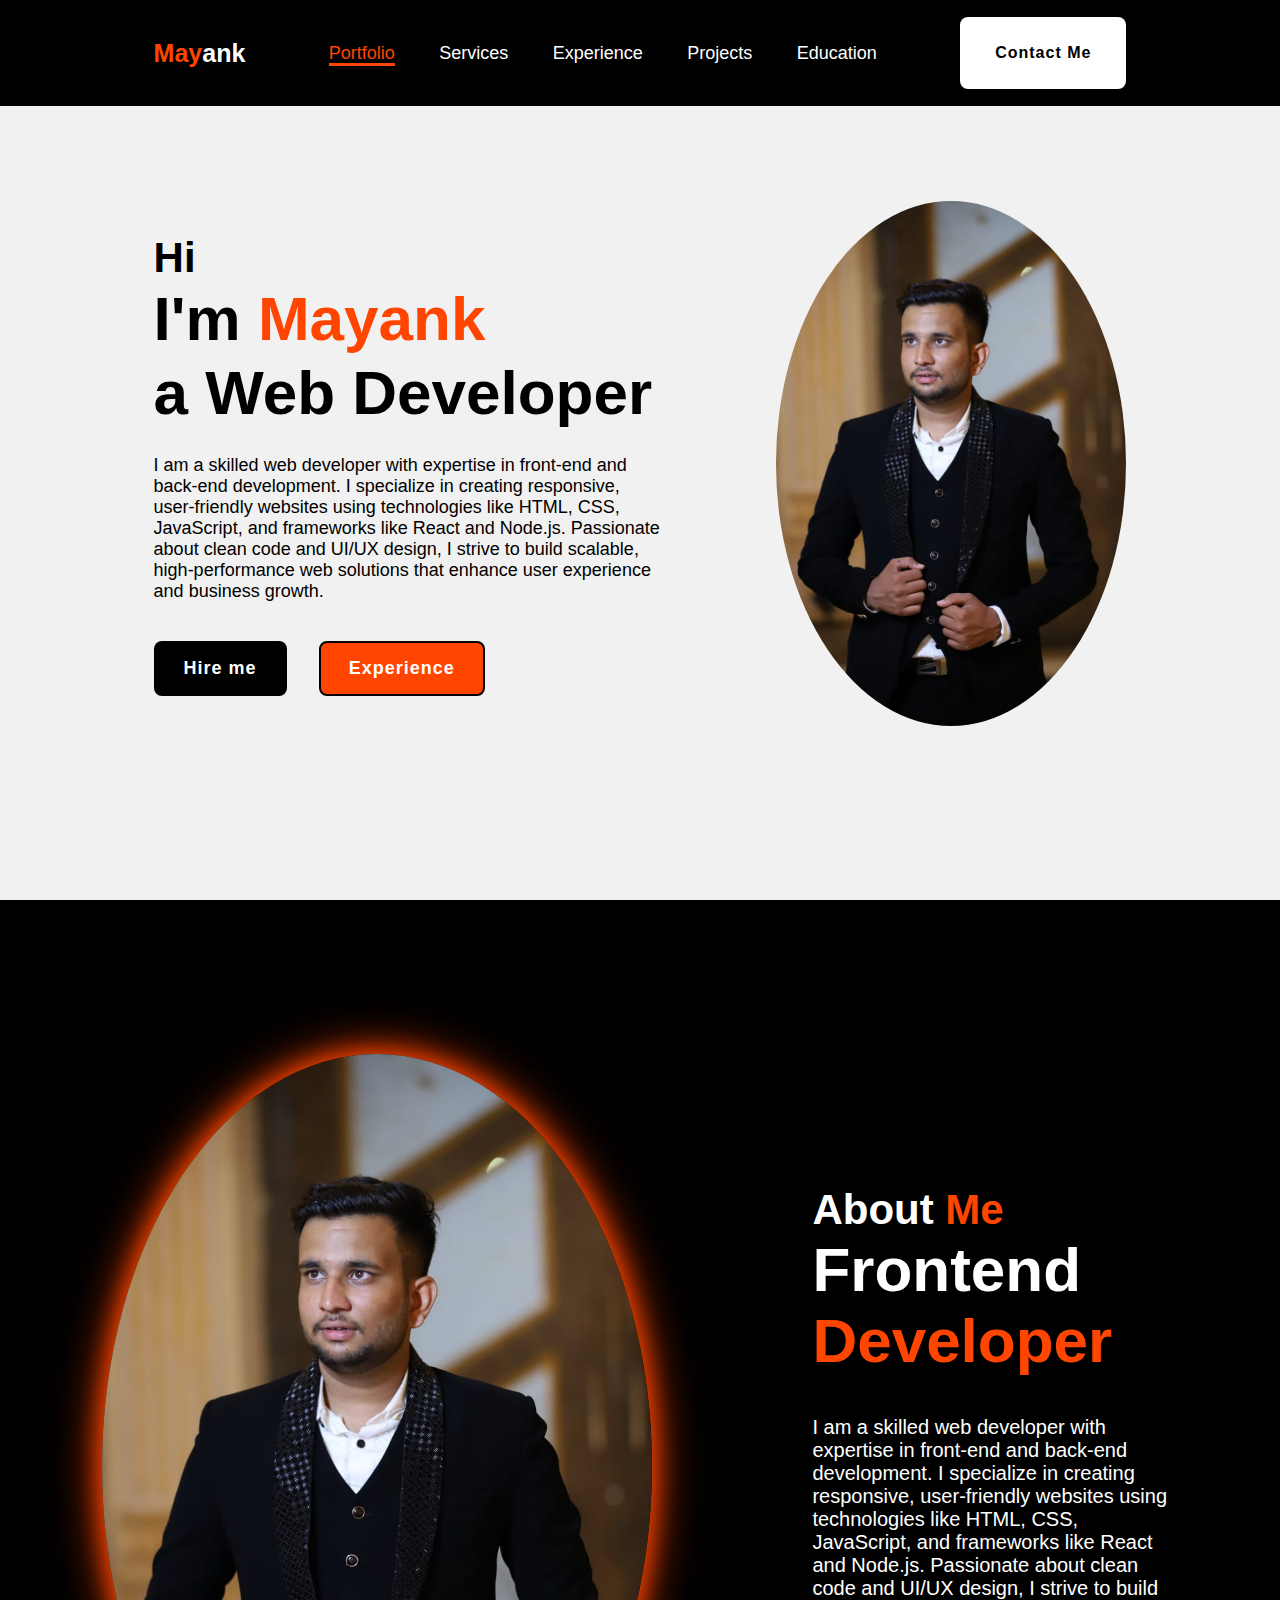
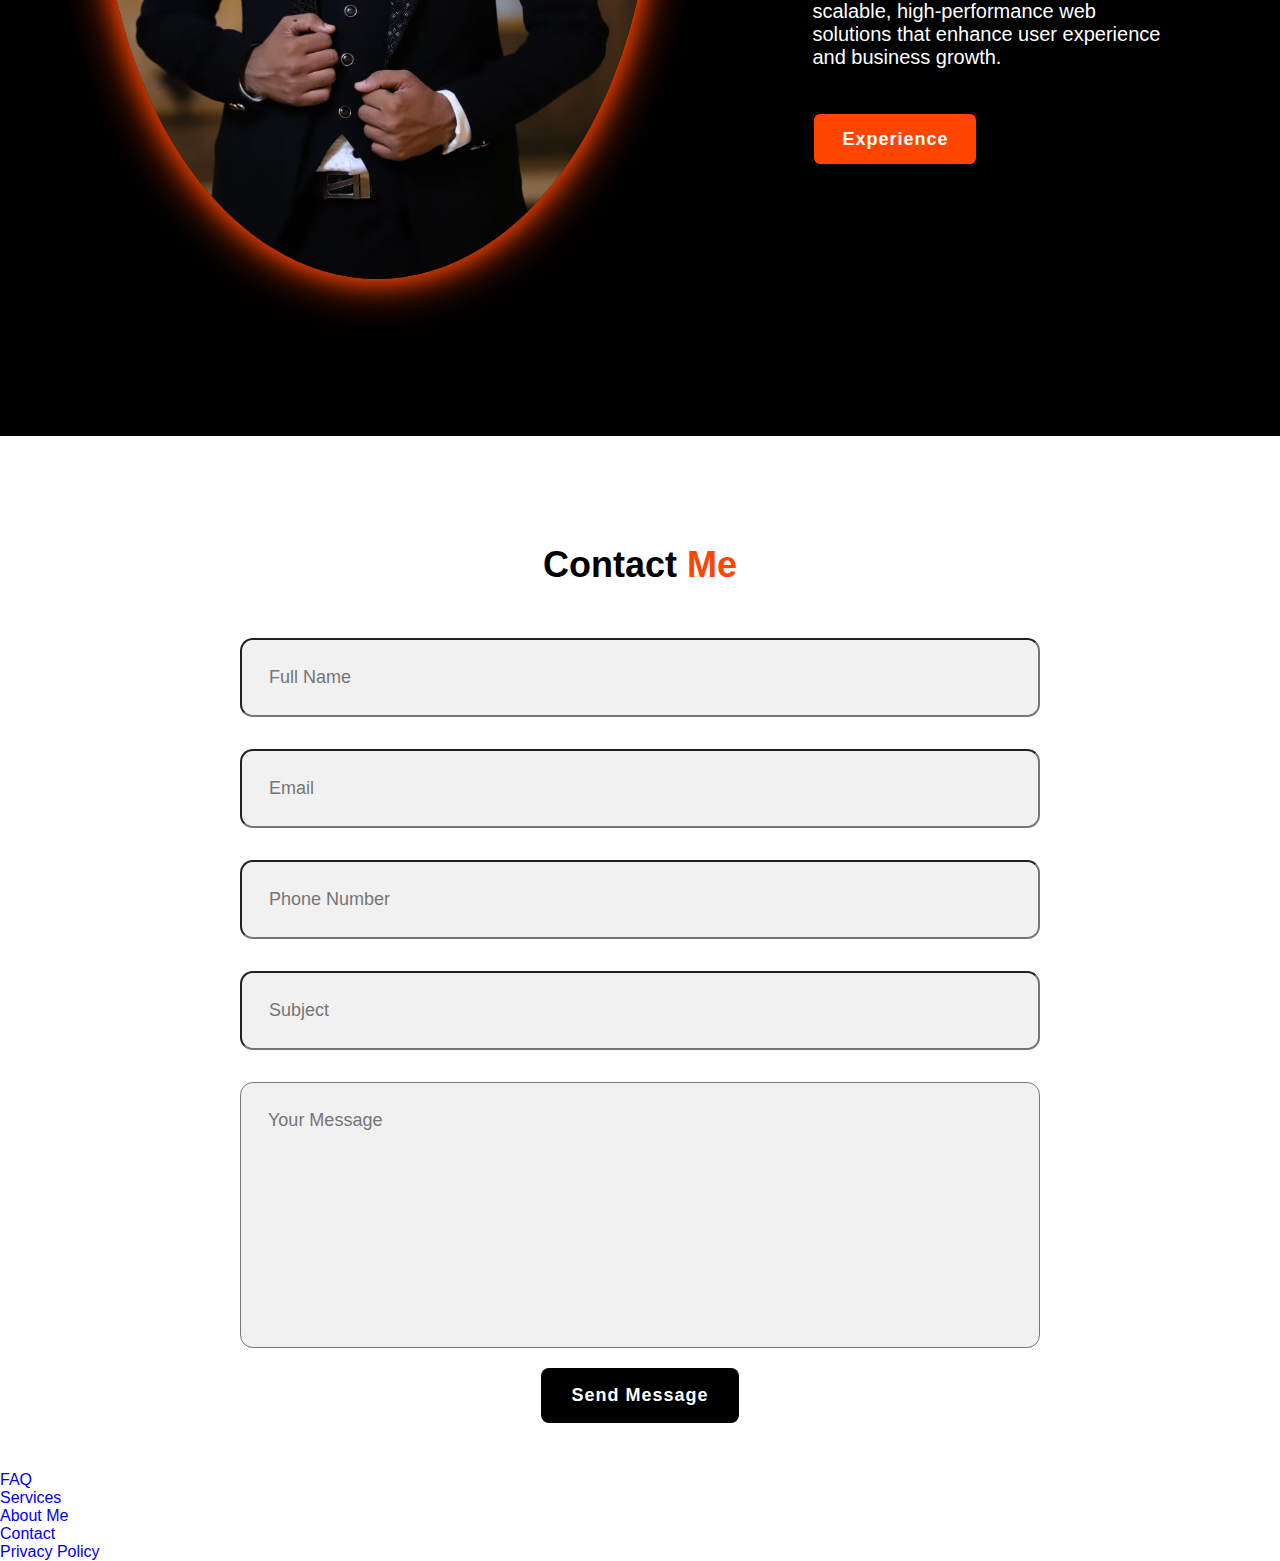
==== index.html @ a833d4be "Add files via upload" ====
<!DOCTYPE html>
<html lang="en">
<head>
    <meta charset="UTF-8">
    <meta name="viewport" content="width=device-width, initial-scale=1.0">
    <title>My portfolio website</title>
    <link rel="stylesheet" href="style.css">
</head>
<body>
    <header class="header">
        <a href="#" class="icon"> <span>May</span>ank</a>
        <nav class="navbar">
            <a href="#" class="active">Portfolio</a>
            <a href="#">Services</a>
            <a href="#">Experience</a>
            <a href="#">Projects</a>
            <a href="#">Education</a>

        </nav>
        <a href="#" class="contact">Contact Me</a>
    </header>

   
    <section class="home">
        <div class="home-content">
            <h3>Hi</h3>
            <h1>I'm <span>Mayank <br></span>
            a Web Developer</h1>
            <a href="#"><i class="fa-brands fa-github"></i></a>
            <p>I am a skilled web developer with expertise in front-end and back-end development. I specialize in creating responsive, user-friendly websites using technologies like HTML, CSS, JavaScript, and frameworks like React and Node.js. Passionate about clean code and UI/UX design, I strive to build scalable, high-performance web solutions that enhance user experience and business growth.</p>
            
            <br>
            <br>
            <div class="button">
                <button class="btn1 ">Hire me</button>
                <button class="btn2">Experience</button>
            </div>
        </div>
    
    
    <div class="img-box">
        <img src="mayank.jpg" alt="">
    </div>
</section>
<section class="about">
    <div class="about-img">
        <img src="mayank.jpg" alt="">
    </div>
    <div class="about-content">
        <h2 class="heading">About <span>Me</span></h2>
        <h3>Frontend <span>Developer</span></h3>
        <p>I am a skilled web developer with expertise in front-end and back-end development. I specialize in creating responsive, user-friendly websites using technologies like HTML, CSS, JavaScript, and frameworks like React and Node.js. Passionate about clean code and UI/UX design, I strive to build scalable, high-performance web solutions that enhance user experience and business growth.</p>
           <a href="#" class="btn2">Experience</a>
    </div>
</section>
<section class="contact-form">
    <h2 class="contact-me">Contact <span>Me</span></h2>
    <form action="">
        <div class="input-box">
            <input type="text" placeholder="Full Name">
            <input type="email" placeholder="Email">

        </div>
        <div class="input-box">
            <input type="number" placeholder="Phone Number">
            <input type="text" placeholder="Subject">
        </div>
        <textarea name="" id="" cols="30" rows="10" placeholder="Your Message"></textarea>
        <input type="submit" value="Send Message" class="btn1">
    </form>
</section>
<footer>
<div class="footer">
    <div class="social">
        <a href="#"><i class="fa-brands fa-github"></i></a>
        <a href="#"><i class='bx bxl-linkedin' ></i></a>
        <a href="#"><i class='bx bxl-twitter' ></i></a>
        <a href="#"><box-icon type='logo' name='instagram'></box-icon></a>
    </div>
    <ul class="list">
        <li>
            <a href="#">FAQ</a>
        </li>
        <li>
            <a href="#">Services</a>
        </li>
        <li>
            <a href="#">About Me</a>
        </li>
        <li>
            <a href="#">Contact</a>
        </li>
        <li>
            <a href="#">Privacy Policy</a>
        </li>
    </ul>
    <p class="copyright"></p>
</footer>
</body>
</html>
---- style.css ----
*{
    margin: 0;
    padding: 0;
    box-sizing: border-box;
    font-family: 'Poppins',sans-serif;
    text-decoration: none;
    list-style: none;
}
.header{
    position: fixed;
    top: 0;
    left: 0;
    width: 100%;
    padding: 17px 12%;
    background: black;
    backdrop-filter: blur(10px);
    display: flex;
    justify-content: space-between;
    align-items: center;
    z-index: 100;
}
.icon{
    font-size: 25px;
    color: white;
    font-weight: 600;
    transition: 0.3s ease;
}
.icon:hover{
    color:pink;
    text-shadow: 0 0 25px pink;
    transform: scale(1.1);
}
span{
    color: orangered;
}
.navbar a{
    font-size: 18px;
    color: white;
    font-weight: 500;
    margin: 0 20px;
    border-bottom: 3px solid transparent;
    transition: 0.3s ease;
}
.navbar a:hover,
.navbar a.active{
    color: orangered;
    border-bottom: 3px solid orangered;
}
.contact{
    padding: 7px 15px;
    background-color: white;
    color: black;
    border: 20px solid transparent;
    border-radius: 8px;
    font-size: 16px;
    letter-spacing: 1px;
    font-weight: 600;
    transition: 0.3 ease;
}
.contact:hover{
    background-color: orangered;
    box-sizing: 0 0 25px orangered;
    color: white;
}
.home{
    width: 100%;
    min-height: 100vh;
    background-color: rgb(241, 241, 241);
    display: flex;
    align-items: center;
    gap: 7em;
    padding: 30px 12% 0;
}
.home-content{
    max-width: 800px;
}
.home-content h3{
    font-size: 42px;
}
.home-content h1{
    font-size: 62px;
    line-height: 1.2;
}
.home-content p{
    font-size: 18px;
    margin: 25px 0 3px;
}
.button{
    width: 345px;
    display: flex;
    gap: 2em;
}
.btn1{
    padding: 15px 28px;
    background-color: black;
    color: white;
    border: 2px solid transparent;
    border-radius: 8px;
    font-size: 18px;
    letter-spacing: 1px;
    font-weight: 600;
    transition: 0.3s ease;
    cursor: pointer;
}
.btn1:hover{
    color: black;
    background-color: white;
    border: 2px solid black;
}
.btn2{
    padding: 15px 28px;
    background-color: orangered;
    color: white;
    border: 2px solid black;
    border-radius: 8px;
    font-size: 18px;
    letter-spacing: 1px;
    font-weight: 600;
    transition: 0.3s ease;
    cursor: pointer;
}
.btn2:hover{
    color:orangered;
    background-color: white;
    border: 2px solid black;

}
.img-box img{
    border-radius: 60%;
    width: 350px;
}
::-webkit-scrollbar{
    width: 15px;
}
::-webkit-scrollbar-thumb{
    background-color: orangered;
}
::-webkit-scrollbar-track{
    background-color: rgba(0, 0, 0, 0.6);
    width: 50px;
}
.about{
    display: flex;
    justify-content: center;
    align-items: center;
    padding: 12% 8%;
    gap: 10em;
    background-color: black;
}
.about-img img{
    position: relative;
    width: 550px;
    box-shadow: 0 0 25px orangered,
                0 0 50px orangered;
   border-radius: 50%;

}
.about-content h2{
    text-align: left;
    color: white;
    font-size: 42px;
}
.about-content h3{
    font-size: 62px;
    color: white;
}
.about-content p{
    color: white;
    font-size: 20px;
    margin: 2em 0 3em;

}
.contact-form h2{
    text-align: center;
    margin-top: 3em;
    margin-bottom: 1em;
    font-size: 36px;
}
.contact-form form {
    max-width: 50em;
    margin: 1rem auto;
    text-align: center;
    margin-bottom: 3em;
}

.contact-form form .input-box{
    display: flex;
    justify-content: center;
    flex-wrap:wrap;

}
.contact-form form .input-box input,
.contact-form form textarea{
    width: 100%;
    padding: 1.5em;
    font-size: 18px;color: black;
    background-color: rgb(241, 241, 241);
    border-radius: .8rem;
    margin: 1rem 0;
    resize: none;
}
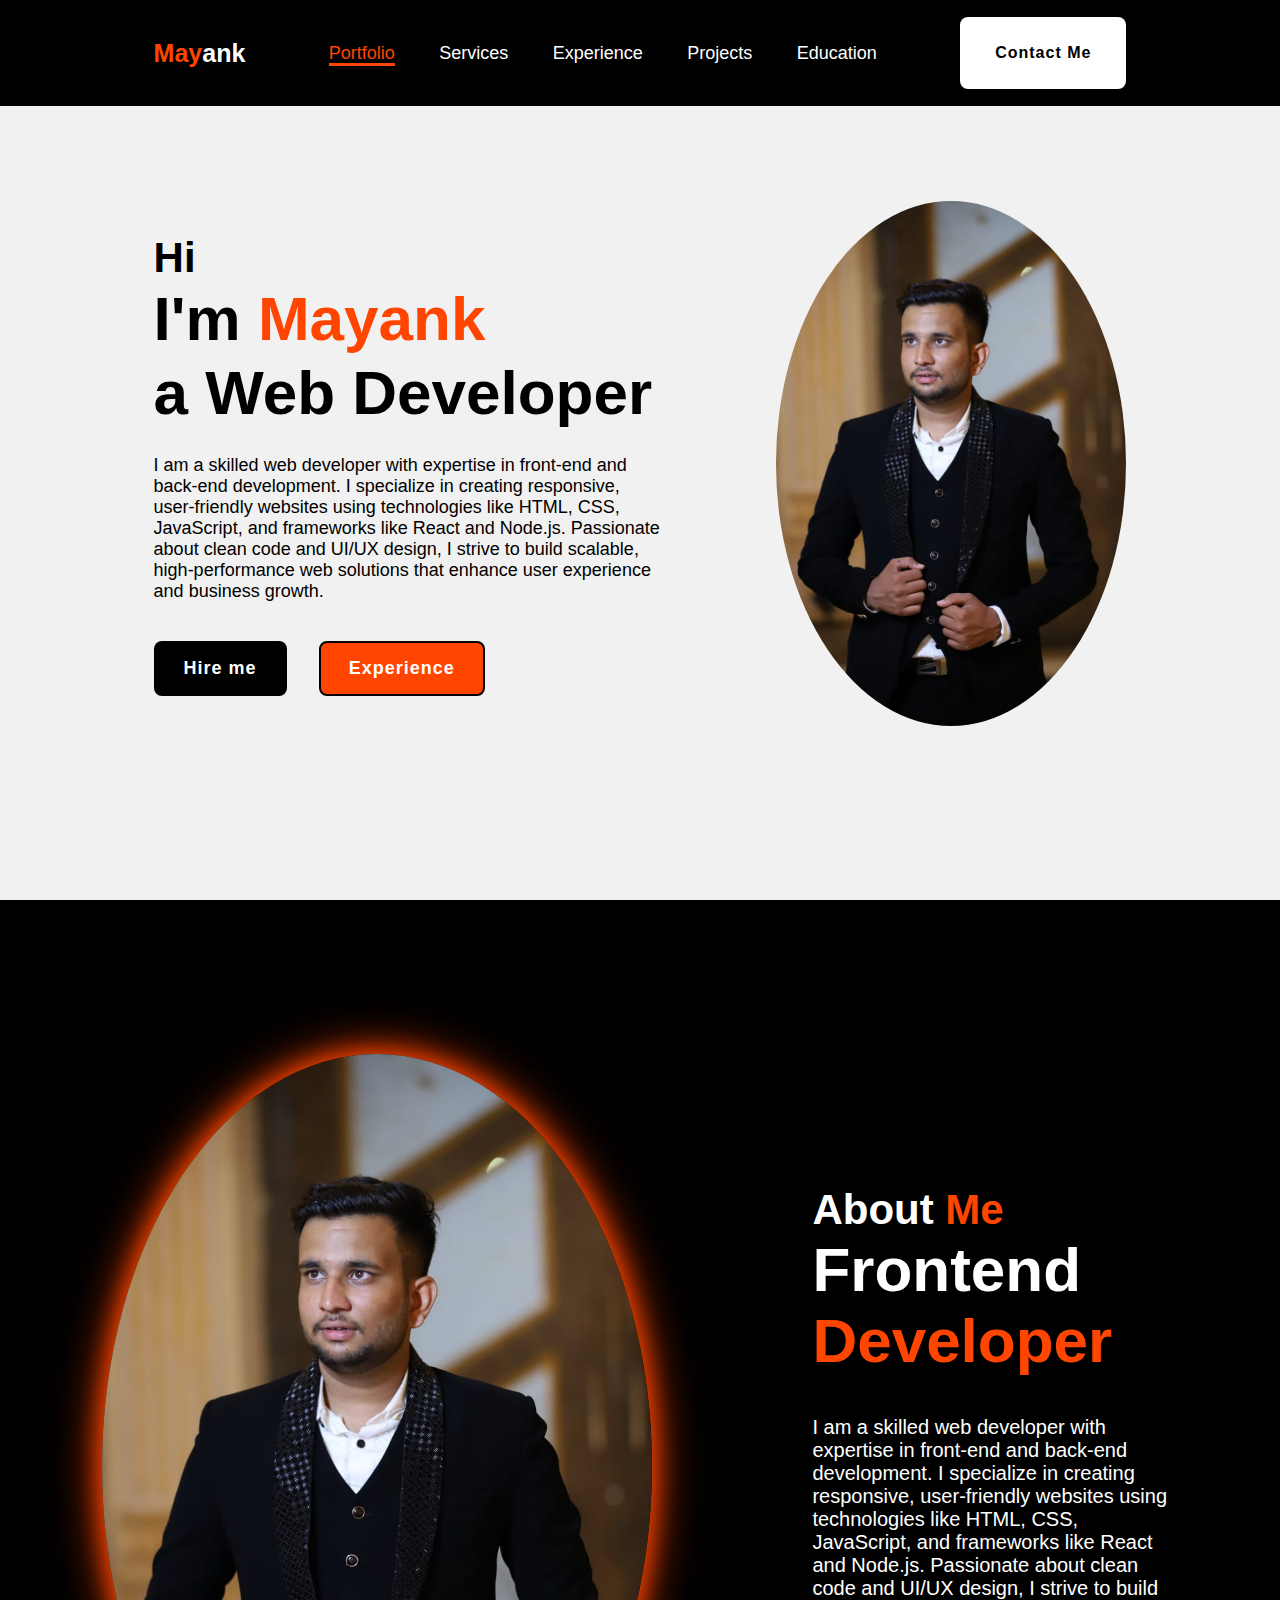
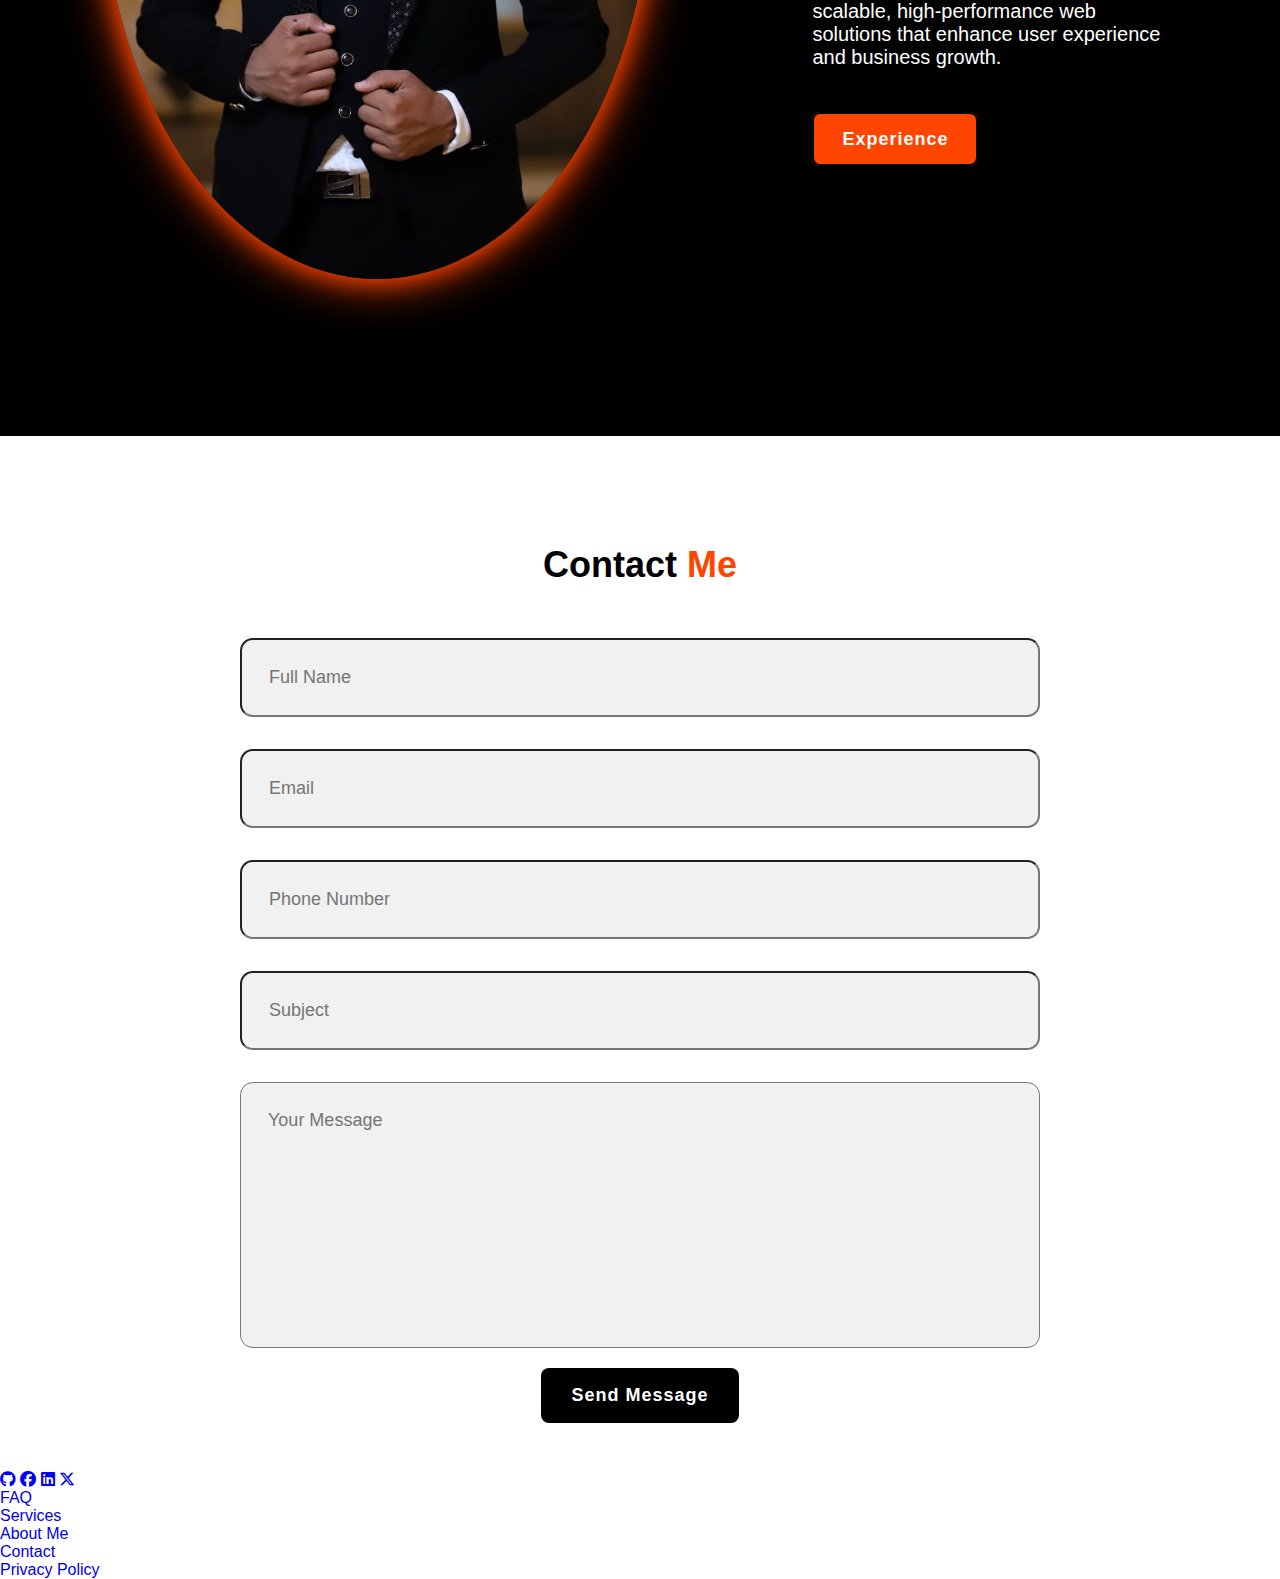
==== commit b9da72dd: "Add files via upload" ====
--- a/index.html
+++ b/index.html
@@ -5,28 +5,32 @@
     <meta name="viewport" content="width=device-width, initial-scale=1.0">
     <title>My portfolio website</title>
     <link rel="stylesheet" href="style.css">
+    <!-- <link rel="stylesheet" href="https://unpkg.com/aos@next/dist/aos.css" /> -->
+    <link rel="stylesheet" href="https://cdnjs.cloudflare.com/ajax/libs/font-awesome/4.7.0/css/font-awesome.min.css">
+    <link rel="stylesheet" href="https://cdnjs.cloudflare.com/ajax/libs/font-awesome/6.7.1/css/all.min.css">
 </head>
 <body>
     <header class="header">
         <a href="#" class="icon"> <span>May</span>ank</a>
         <nav class="navbar">
-            <a href="#" class="active">Portfolio</a>
-            <a href="#">Services</a>
-            <a href="#">Experience</a>
-            <a href="#">Projects</a>
-            <a href="#">Education</a>
+            <a href="index.html" class="active">Portfolio</a>
+            <a href="services.html">Services</a>
+            <a href="experience.html">Experience</a>
+            <a href="project.html">Projects</a>
+            <a href="education.html">Education</a>
 
         </nav>
-        <a href="#" class="contact">Contact Me</a>
+        <a href="#" class="contact" action>Contact Me</a>
     </header>
 
    
     <section class="home">
         <div class="home-content">
+
             <h3>Hi</h3>
             <h1>I'm <span>Mayank <br></span>
             a Web Developer</h1>
-            <a href="#"><i class="fa-brands fa-github"></i></a>
+            <!-- <a href="#"><i class="fa-brands fa-github"></i></a> -->
             <p>I am a skilled web developer with expertise in front-end and back-end development. I specialize in creating responsive, user-friendly websites using technologies like HTML, CSS, JavaScript, and frameworks like React and Node.js. Passionate about clean code and UI/UX design, I strive to build scalable, high-performance web solutions that enhance user experience and business growth.</p>
             
             <br>
@@ -72,10 +76,11 @@
 <footer>
 <div class="footer">
     <div class="social">
-        <a href="#"><i class="fa-brands fa-github"></i></a>
-        <a href="#"><i class='bx bxl-linkedin' ></i></a>
-        <a href="#"><i class='bx bxl-twitter' ></i></a>
-        <a href="#"><box-icon type='logo' name='instagram'></box-icon></a>
+        <a href="#" ><i class="fa-brands fa-github"></i></a>
+        <a href="#"><i class="fa-brands fa-facebook"></i></a>
+        <a href="#"><i class="fa-brands fa-linkedin"></i></a>
+        <a href="#"><i class="fa-brands fa-x-twitter"></i></a>
+       
     </div>
     <ul class="list">
         <li>
